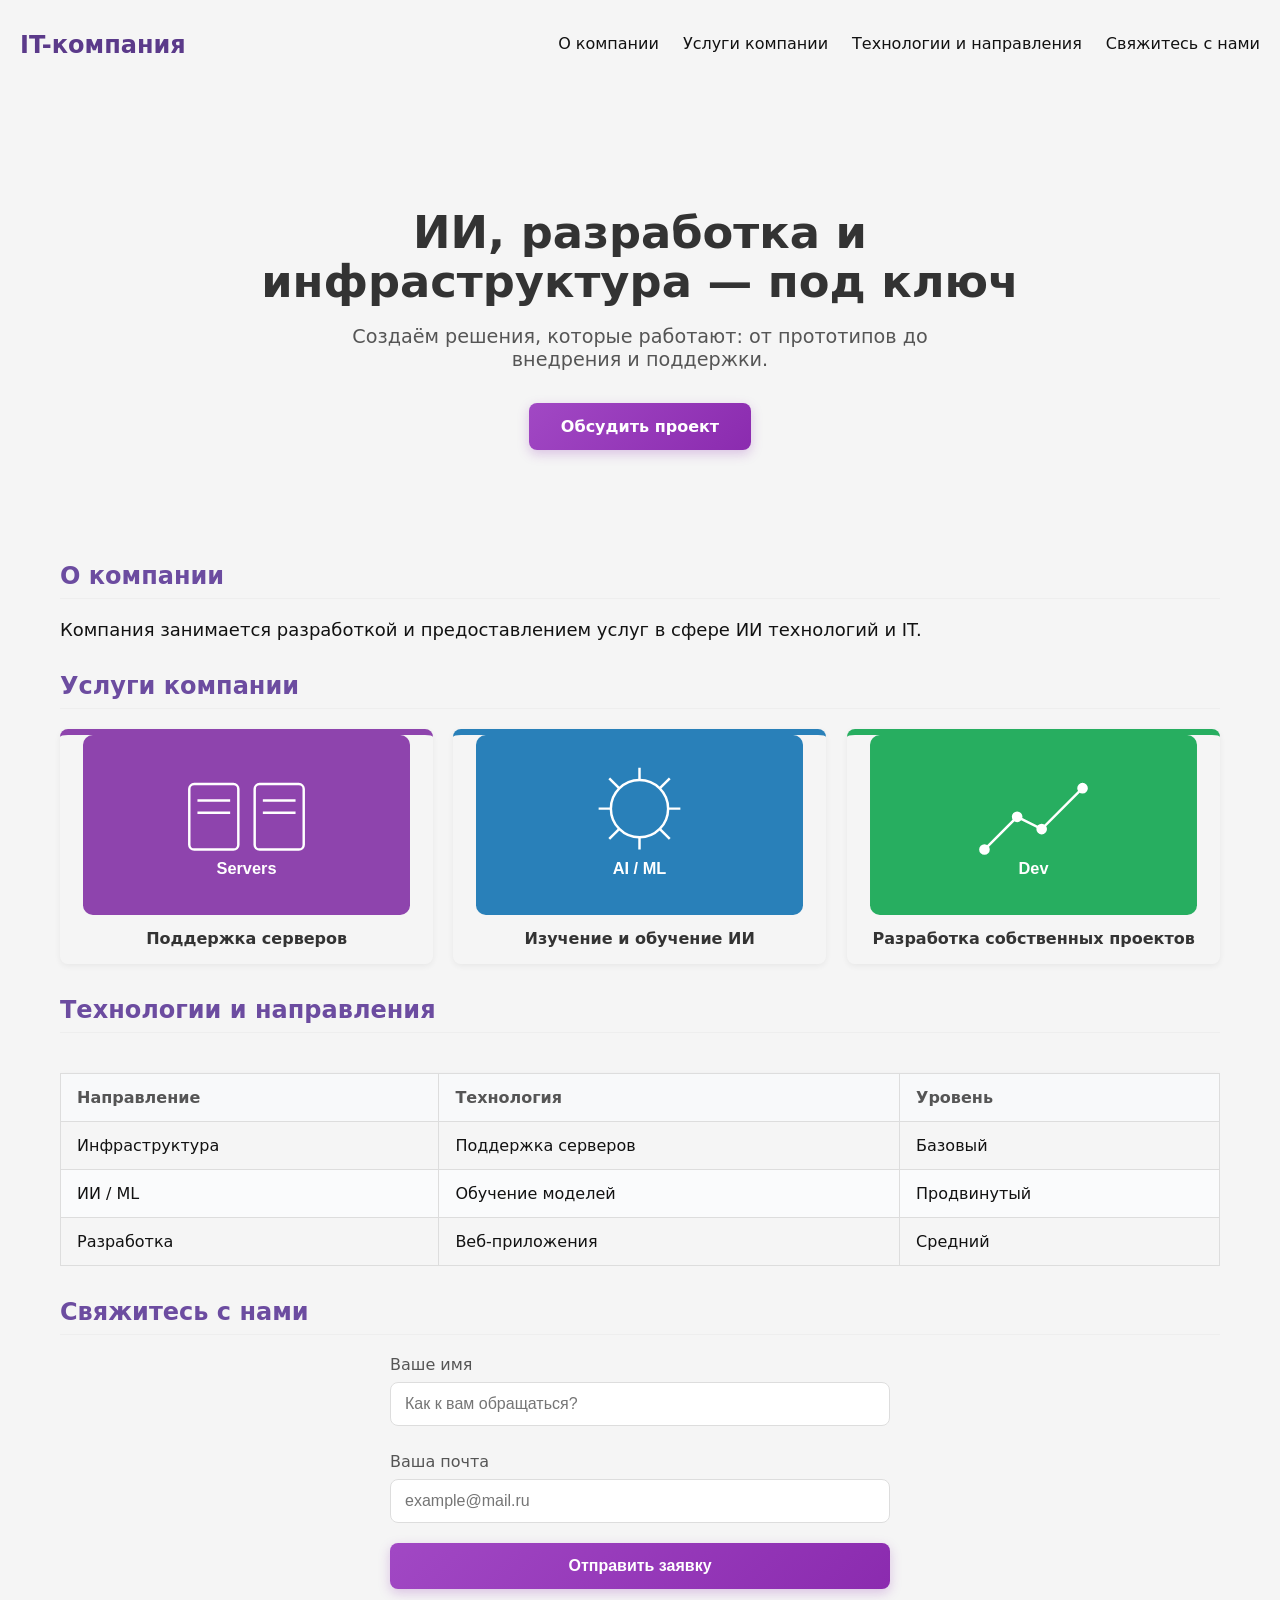
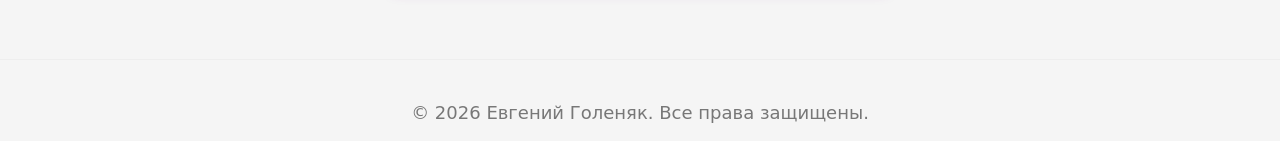
==== index.html @ 13437f00 "rename landing.html to index.html" ====
<!DOCTYPE html>
<html lang="ru">
  <head>
    <meta charset="UTF-8">
    <meta name="viewport" content="width=device-width, initial-scale=1.0">
    <title>IT-компания Евгения Голеняка: ИИ, разработка, инфраструктура</title>
    <link rel="preconnect" href="https://fonts.googleapis.com">
    <link rel="preconnect" href="https://fonts.gstatic.com" crossorigin>
    <link href="https://fonts.googleapis.com/css2?family=PT+Sans:wght@400;700&family=PT+Serif:wght@400;700&display=swap" rel="stylesheet">
    <meta name="description" content="IT-разработка и внедрение ИИ-решений. Поддержка инфраструктуры, обучение ML, создание веб-приложений. Портфолио и контакты Евгения Голеняка.">
    <meta property="og:title" content="IT-компания: ИИ и разработка — Евгений Голеняк">
    <meta property="og:description" content="Разработка, ИИ/ML и инфраструктура. Технологии, услуги, форма обратной связи.">
    <meta property="og:type" content="website">
    <link rel="icon" href="img/programmer.png">
    <link rel="stylesheet" href="css/landing_style.css">
  </head>
  <body>
    
    <header class="site-header">
      <h1 class="site-header__title">IT-компания</h1>
      <nav class="site-header__nav" aria-label="Навигация по сайту">
        <a class="site-header__link" href="#about-company">О компании</a>
        <a class="site-header__link" href="#company-services">Услуги компании</a>
        <a class="site-header__link" href="#tech-stack">Технологии и направления</a>
        <a class="site-header__link" href="#contact-form">Свяжитесь с нами</a>
      </nav>
    </header>

    <section class="hero">
      <div class="hero__container">
        <h1 class="hero__title">ИИ, разработка и инфраструктура — под ключ</h1>
        <p class="hero__subtitle">Создаём решения, которые работают: от прототипов до внедрения и поддержки.</p>
        <a href="#contact-form" class="hero__button">Обсудить проект</a>
      </div>
    </section>
    
    <main class="content-area">
      <section class="about-company" id="about-company">
        <h2 class="about-company__title">О компании</h2>
        <p class="about-company__text">Компания занимается разработкой и предоставлением услуг в сфере ИИ технологий и IT.</p>
      </section>

      <section class="company-services" id="company-services">
        <h2 class="company-services__title">Услуги компании</h2>
        <div class="company-services__grid">
          <a href="#" class="company-card company-card--servers">
            <img class="company-card__image" src="data:image/svg+xml,%3Csvg xmlns='http://www.w3.org/2000/svg' width='400' height='220' viewBox='0 0 400 220'%3E%3Crect width='400' height='220' fill='%238e44ad' rx='12'/%3E%3Cg fill='none' stroke='%23ffffff' stroke-width='3'%3E%3Crect x='130' y='60' width='60' height='80' rx='6'/%3E%3Crect x='210' y='60' width='60' height='80' rx='6'/%3E%3Cline x1='140' y1='80' x2='180' y2='80'/%3E%3Cline x1='140' y1='95' x2='180' y2='95'/%3E%3Cline x1='220' y1='80' x2='260' y2='80'/%3E%3Cline x1='220' y1='95' x2='260' y2='95'/%3E%3C/g%3E%3Ctext x='50%25' y='170' font-family='Arial,sans-serif' font-size='20' font-weight='bold' fill='%23ffffff' text-anchor='middle'%3EServers%3C/text%3E%3C/svg%3E" alt="Поддержка серверов" loading="lazy">
            <span class="company-card__title">Поддержка серверов</span>
          </a>

          <a href="#" class="company-card company-card--ai">
            <img class="company-card__image" src="data:image/svg+xml,%3Csvg xmlns='http://www.w3.org/2000/svg' width='400' height='220' viewBox='0 0 400 220'%3E%3Crect width='400' height='220' fill='%232980b9' rx='12'/%3E%3Cg fill='none' stroke='%23ffffff' stroke-width='3'%3E%3Ccircle cx='200' cy='90' r='35'/%3E%3Cline x1='200' y1='55' x2='200' y2='40'/%3E%3Cline x1='200' y1='125' x2='200' y2='140'/%3E%3Cline x1='165' y1='90' x2='150' y2='90'/%3E%3Cline x1='235' y1='90' x2='250' y2='90'/%3E%3Cline x1='175' y1='65' x2='163' y2='53'/%3E%3Cline x1='225' y1='115' x2='237' y2='127'/%3E%3Cline x1='225' y1='65' x2='237' y2='53'/%3E%3Cline x1='175' y1='115' x2='163' y2='127'/%3E%3C/g%3E%3Ctext x='50%25' y='170' font-family='Arial,sans-serif' font-size='20' font-weight='bold' fill='%23ffffff' text-anchor='middle'%3EAI / ML%3C/text%3E%3C/svg%3E" alt="Изучение и обучение ИИ" loading="lazy">
            <span class="company-card__title">Изучение и обучение ИИ</span>
          </a>

          <a href="#" class="company-card company-card--dev">
            <img class="company-card__image" src="data:image/svg+xml,%3Csvg xmlns='http://www.w3.org/2000/svg' width='400' height='220' viewBox='0 0 400 220'%3E%3Crect width='400' height='220' fill='%2327ae60' rx='12'/%3E%3Cg fill='none' stroke='%23ffffff' stroke-width='3'%3E%3Cpolyline points='140,140 180,100 210,115 260,65'/%3E%3Ccircle cx='140' cy='140' r='5' fill='%23ffffff'/%3E%3Ccircle cx='180' cy='100' r='5' fill='%23ffffff'/%3E%3Ccircle cx='210' cy='115' r='5' fill='%23ffffff'/%3E%3Ccircle cx='260' cy='65' r='5' fill='%23ffffff'/%3E%3C/g%3E%3Ctext x='50%25' y='170' font-family='Arial,sans-serif' font-size='20' font-weight='bold' fill='%23ffffff' text-anchor='middle'%3EDev%3C/text%3E%3C/svg%3E" alt="Разработка собственных проектов" loading="lazy">
            <span class="company-card__title">Разработка собственных проектов</span>
          </a>
        </div>
      </section>
      
      <section class="tech-stack" id="tech-stack">
        <h2 class="tech-stack__title">Технологии и направления</h2>
        <div class="tech-stack__wrapper">
          <table class="tech-stack__table">
            <thead>
              <tr>
                <th scope="col">Направление</th>
                <th scope="col">Технология</th>
                <th scope="col">Уровень</th>
              </tr>
            </thead>
            <tbody>
              <tr>
                <td data-label="Направление">Инфраструктура</td>
                <td data-label="Технология">Поддержка серверов</td>
                <td data-label="Уровень">Базовый</td>
              </tr>
              <tr>
                <td data-label="Направление">ИИ / ML</td>
                <td data-label="Технология">Обучение моделей</td>
                <td data-label="Уровень">Продвинутый</td>
              </tr>
              <tr>
                <td data-label="Направление">Разработка</td>
                <td data-label="Технология">Веб-приложения</td>
                <td data-label="Уровень">Средний</td>
              </tr>
            </tbody>
          </table>
        </div>
      </section>

      <section class="contact-form" id="contact-form">
        <h2 class="contact-form__title">Свяжитесь с нами</h2>
        <form class="contact-form__body">
          <div class="contact-form__group">
            <label class="contact-form__label" for="name">Ваше имя</label>
            <input class="contact-form__input" type="text" id="name" name="name" autocomplete="name" placeholder="Как к вам обращаться?" required>
            <span class="contact-form__error">Введите имя</span>
          </div>

          <div class="contact-form__group">
            <label class="contact-form__label" for="email">Ваша почта</label>
            <input class="contact-form__input" type="email" id="email" name="email" autocomplete="email" placeholder="example@mail.ru" required>
          </div>
          
          <button class="contact-form__submit" type="submit">Отправить заявку</button>
        </form>
      </section>
    </main>
      
    <footer class="site-footer">
      <p class="site-footer__copyright">&copy; 2026 Евгений Голеняк. Все права защищены.</p>
    </footer>
  </body>
</html>
---- css/landing_style.css ----
/* Плавная прокрутка */
html {
  scroll-behavior: smooth;
}

:root {
  /* Светлая тема */
  --color-bg: #f5f5f5;
  --color-text: #121212;
  --color-muted: #555;
  --color-border: #ddd;
  --color-primary: #9c27b0;
  --color-primary-dark: #8b2baf;
  --color-primary-light: #a148c4;
  --color-text-secondary: #B3B3B3;
  --color-error: #e53935;
  --color-success: #43a047;
  --radius: 8px;
  --shadow-sm: 0 2px 6px rgba(0, 0, 0, 0.06);
  --shadow-focus: 0 0 0 3px rgba(156, 39, 176, 0.15);
  --transition: 0.3s ease;
  --card-color-servers: #8e44ad;
  --card-color-ai: #2980b9;
  --card-color-dev: #27ae60;
}

/* Тёмная тема (авто по настройкам ОС) */
@media (prefers-color-scheme: dark) {
  :root {
    --color-bg: #121212;
    --color-text: #ffffff;
    --color-muted: #aaaaaa;
    --color-border: #333;
    --shadow-sm: 0 2px 6px rgba(0, 0, 0, 0.3);
    --card-color-servers: #a55bbf;
    --card-color-ai: #3f9eb6;
    --card-color-dev: #3bbf7a;
  }
}

@keyframes fadeInUp {
  from { opacity: 0; transform: translateY(20px); }
  to { opacity: 1; transform: translateY(0); }
}

@keyframes fadeInScale {
  from { opacity: 0; transform: scale(0.9); }
  to { opacity: 1; transform: scale(1); }
}

@keyframes titleGlow {
  0% { opacity: 0; transform: translateY(-15px); }
  60% { transform: translateY(2px); }
  100% { opacity: 1; transform: translateY(0); }
}

body {
  background-color: var(--color-bg);
  color: var(--color-text);
  margin: 0;
  font-family: system-ui, -apple-system, sans-serif;
}

h1 {
  text-align: center;
  color: #5b3a8a;
  font-size: 2.5rem;
  margin-bottom: 12px;
  line-height: 1.1;
}

h2 {
  color: #6c4ca0;
  border-bottom: 1px solid #eee;
  padding-bottom: 8px;
  margin-top: 32px;
  position: relative;
}

h2::after {
  content: "";
  position: absolute;
  bottom: -4px;
  left: 0;
  width: 0;
  height: 4px;
  background-color: var(--color-primary);
  transition: width 0.4s cubic-bezier(0.25, 1, 0.5, 1);
}

h2:hover::after {
  width: 100%;
}

p {
  font-size: 18px;
}

.site-header {
  width: 100%;
  margin-bottom: 24px;
  display: flex;
  justify-content: space-between;
  align-items: center;
  padding: 16px 20px;
  box-sizing: border-box;
}

.site-header__title {
  animation: titleGlow 0.8s ease both;
  font-weight: 700;
  font-size: 1.5rem;
}

.site-header__nav {
  display: flex;
  justify-content: center;
  align-items: center;
  gap: 24px;
  flex-wrap: wrap;
}

.site-header__link {
  text-decoration: none;
  color: var(--color-text);
  font-weight: 500;
}

.site-header__link:hover {
  color: #8b6bbd;
}

.hero {
  padding: 60px 20px;
  text-align: center;
}

.hero__container {
  max-width: 800px;
  margin: 0 auto;
}

.hero__title {
  font-size: 2.8rem;
  line-height: 1.1;
  margin-bottom: 16px;
  color: #333;
}

.hero__subtitle {
  font-size: 1.2rem;
  color: var(--color-muted);
  margin-bottom: 32px;
  max-width: 600px;
  margin-left: auto;
  margin-right: auto;
}

.hero__button {
  display: inline-block;
  padding: 14px 32px;
  background-image: linear-gradient(135deg, var(--color-primary-light) 0%, var(--color-primary-dark) 100%);
  color: white;
  text-decoration: none;
  border-radius: var(--radius);
  font-weight: 600;
  font-size: 1rem;
  transition: all var(--transition);
  box-shadow: 0 4px 12px rgba(139, 43, 175, 0.25);
}

.hero__button:hover {
  transform: translateY(-2px);
  box-shadow: 0 6px 16px rgba(139, 43, 175, 0.35);
  filter: brightness(1.05);
}

.hero__button:active {
  transform: translateY(2px);
  box-shadow: 0 2px 6px rgba(139, 43, 175, 0.2);
  filter: brightness(0.92);
}

.content-area {
  box-sizing: border-box;
  padding: 20px;
  max-width: 1200px;
  margin: 0 auto;
}

.about-company__text {
  font-size: 18px;
}

.about-company {
  animation: fadeInUp 0.8s ease both;
}

.company-services {
  animation: fadeInUp 0.8s ease 0.15s both;
}

.company-services__grid {
  display: grid;
  grid-template-columns: repeat(auto-fit, minmax(240px, 1fr));
  gap: 20px;
  margin-top: 20px;
}

.company-card:nth-child(2) { animation-delay: 0.1s; }
.company-card:nth-child(3) { animation-delay: 0.2s; }

.company-card {
  text-decoration: none;
  color: inherit;
  display: block;
  border-radius: 8px;
  overflow: hidden;
  box-shadow: var(--shadow-sm);
  transition: transform 0.3s ease, box-shadow 0.3s ease;
  animation: fadeInScale 0.5s ease both;
}

.company-card--servers { border-top: 6px solid var(--card-color-servers); }
.company-card--ai { border-top: 6px solid var(--card-color-ai); }
.company-card--dev { border-top: 6px solid var(--card-color-dev); }

.company-card:hover {
  transform: translateY(-6px);
  box-shadow: 0 12px 24px rgba(0, 0, 0, 0.15);
}

.company-card__image {
  width: 100%;
  height: 180px;
  display: block;
}

.company-card__title {
  display: block;
  padding: 14px;
  text-align: center;
  font-weight: 600;
  color: #333;
  line-height: 1.3;
}

.tech-stack__wrapper {
  overflow-x: auto;
}

.tech-stack {
  animation: fadeInUp 0.8s ease 0.3s both;
}

.tech-stack__table {
  width: 100%;
  border-collapse: collapse;
  margin-top: 20px;
  box-shadow: var(--shadow-sm);
}

.tech-stack__table th,
.tech-stack__table td {
  border: 1px solid var(--color-border);
  padding: 14px 16px;
  text-align: left;
}

.tech-stack__table th {
  background-color: #f8f9fa;
  font-weight: 600;
  color: #555;
}

.tech-stack__table tr:nth-child(even) {
  background-color: #fafbfc;
}

.tech-stack__table tr:hover {
  background-color: #fff8e1;
}

/* Стили для тёмной темы: таблица */
@media (prefers-color-scheme: dark) {
  .tech-stack__table th,
  .tech-stack__table td {
    border-color: var(--color-border);
    background-color: transparent;
  }

  tbody tr:nth-child(even) {
    background-color: #1a1a1a !important;
  }

  .tech-stack__table tr:hover {
    background-color: #2a2a2a !important;
  }

  .tech-stack__table th {
    background-color: #1e1e1e;
    color: #e0e0e0;
  }
}

.contact-form__body {
  max-width: 500px;
  margin: 0 auto;
}

.contact-form {
  animation: fadeInUp 0.8s ease 0.45s both;
}

.contact-form__group {
  margin-bottom: 20px;
}

.contact-form__label {
  display: block;
  margin-bottom: 8px;
  color: var(--color-muted);
  font-weight: 500;
}

.contact-form__input {
  width: 100%;
  padding: 12px 14px;
  border: 1px solid var(--color-border);
  border-radius: var(--radius);
  background: #fff;
  color: var(--color-text);
  font-size: 16px;
  box-sizing: border-box;
  transition: border-color var(--transition), box-shadow var(--transition);
}

/* Стили для тёмной темы: форма */
@media (prefers-color-scheme: dark) {
  .contact-form__input {
    background-color: #1e1e1e;
    border-color: #333;
    color: #e0e0e0;
  }

  .contact-form__input:focus {
    border-color: var(--color-primary);
    box-shadow: 0 0 0 3px rgba(156, 39, 176, 0.2);
  }
}

.contact-form__input:focus {
  outline: none;
  border-color: var(--color-primary);
  box-shadow: var(--shadow-focus);
}

.contact-form__input:valid:not(:placeholder-shown) {
  border-color: var(--color-success);
  box-shadow: 0 0 0 3px rgba(67, 160, 71, 0.12);
}

.contact-form__input:invalid:not(:placeholder-shown) {
  border-color: var(--color-error);
  box-shadow: 0 0 0 3px rgba(229, 57, 53, 0.12);
}

.contact-form__error {
  display: block;
  margin-top: 6px;
  font-size: 13px;
  color: var(--color-error);
  max-height: 0;
  overflow: hidden;
  opacity: 0;
  transition: max-height var(--transition), opacity var(--transition);
}

.contact-form__input:invalid:not(:placeholder-shown) + .contact-form__error {
  max-height: 20px;
  opacity: 1;
}

.contact-form__submit {
  width: 100%;
  padding: 14px;
  background-image: linear-gradient(135deg, var(--color-primary-light) 0%, var(--color-primary-dark) 100%);
  color: white;
  border: none;
  border-radius: var(--radius);
  font-size: 16px;
  font-weight: 600;
  cursor: pointer;
  transition: all var(--transition);
  box-shadow: 0 4px 12px rgba(139, 43, 175, 0.25);
}

.contact-form__submit:hover {
  transform: translateY(-2px);
  box-shadow: 0 6px 16px rgba(139, 43, 175, 0.35);
  filter: brightness(1.05);
}

.contact-form__submit:active {
  transform: translateY(2px);
  box-shadow: 0 2px 6px rgba(139, 43, 175, 0.2);
  filter: brightness(0.92);
}

.site-footer {
  margin-top: 50px;
  padding-top: 24px;
  border-top: 1px solid #eee;
  color: #777;
  font-size: 0.95rem;
  text-align: center;
}

@media (max-width: 768px) {
  .content-area {
    padding: 16px;
  }

  .site-header {
    flex-direction: column;
    gap: 16px;
    text-align: center;
  }
}

@media (max-width: 600px) {
  .tech-stack__table thead {
    display: none;
  }

  .tech-stack__table tr {
    display: block;
    margin-bottom: 16px;
    border: 1px solid var(--color-border);
    border-radius: 8px;
    padding: 14px 16px;
    background-color: var(--color-bg);
    color: var(--color-text);
    box-shadow: 0 2px 6px rgba(0, 0, 0, 0.1);
  }

  .tech-stack__table td {
    display: flex;
    justify-content: space-between;
    align-items: center;
    border: none;
    padding: 8px 0;
    font-size: 15px;
    position: relative;
  }

  .tech-stack__table td::before {
    content: attr(data-label);
    color: #8951be;
    font-weight: 600;
    text-transform: uppercase;
    font-size: 11px;
    letter-spacing: 0.8px;
    margin-right: 12px;
    flex-shrink: 0;
  }
}

@media (max-width: 480px) {
  .content-area {
    padding: 12px;
  }

  h1 {
    font-size: 1.8rem;
    line-height: 1.2;
    margin-bottom: 16px;
  }

  h2 {
    margin-top: 24px;
    font-size: 1.4rem;
  }

  p {
    font-size: 16px;
  }
}

@media (prefers-color-scheme: dark) {
  .hero__title {
    color: #ffffff;
  }
}
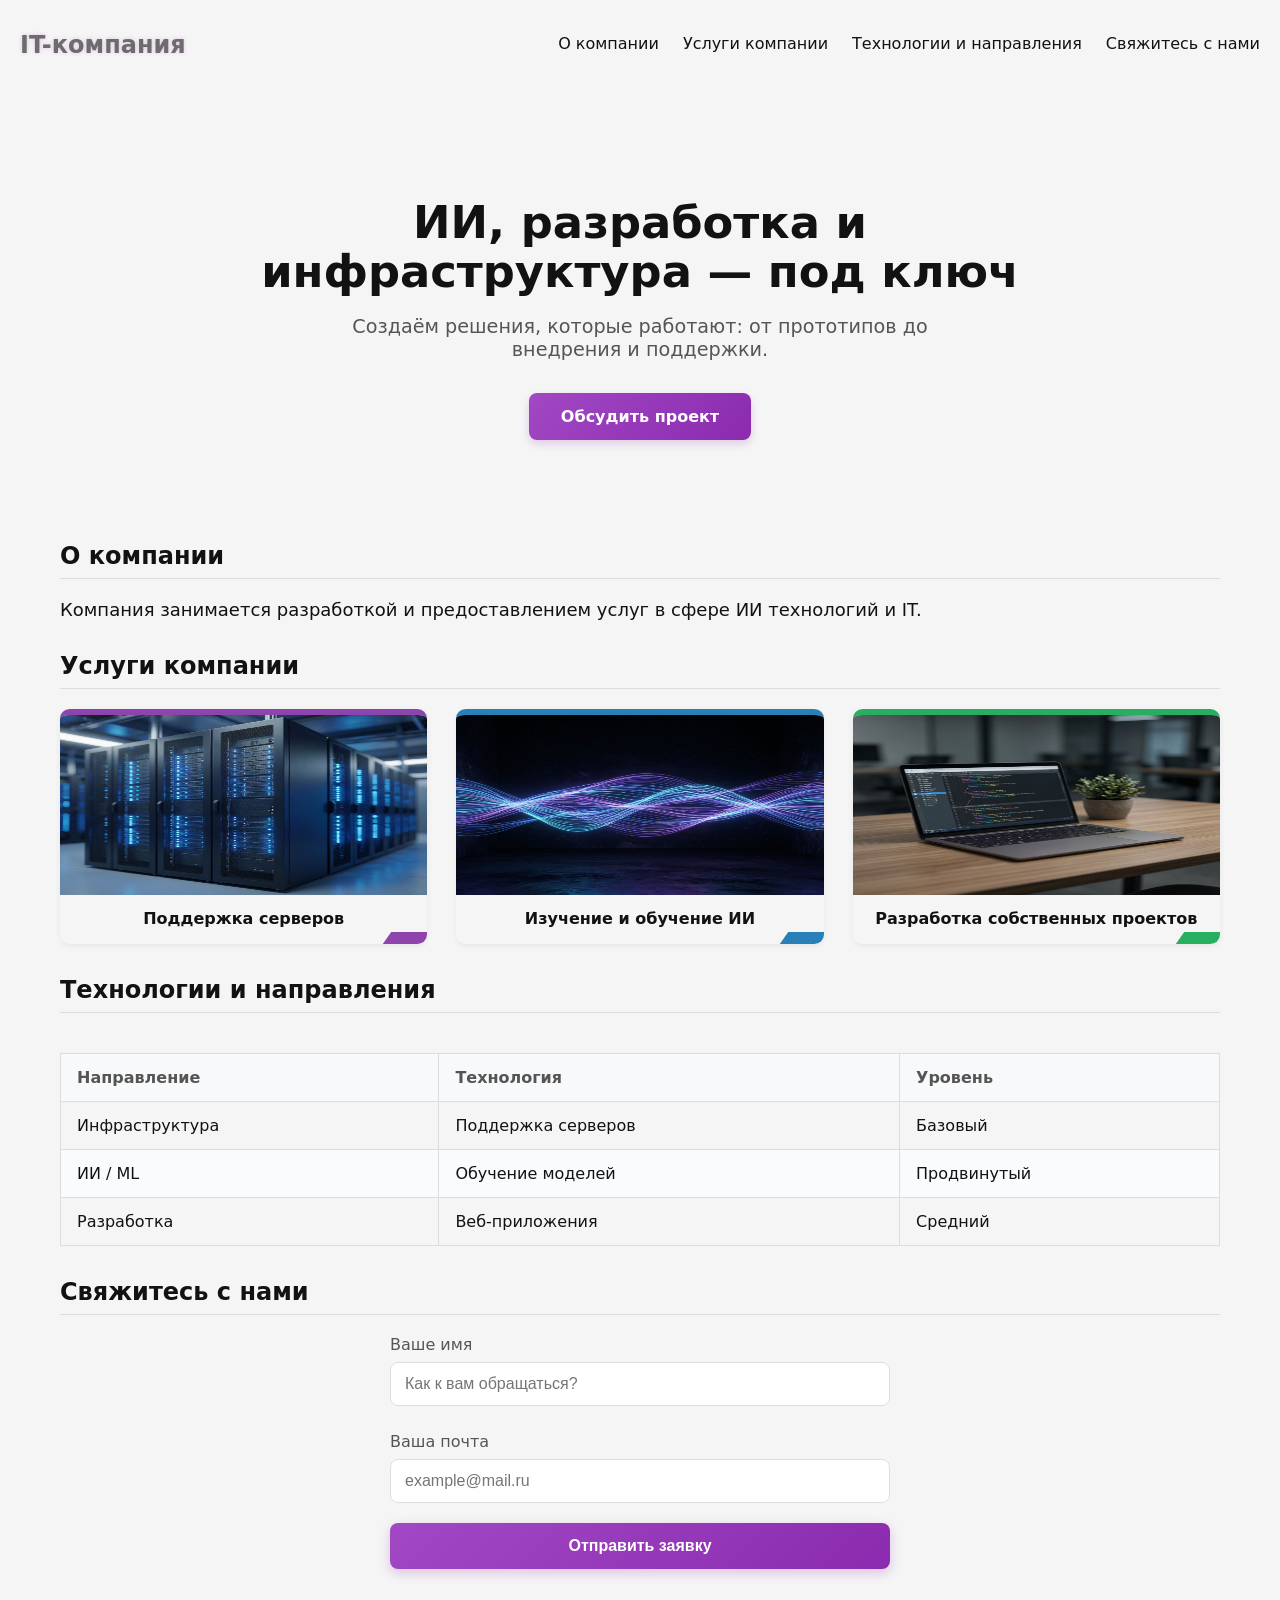
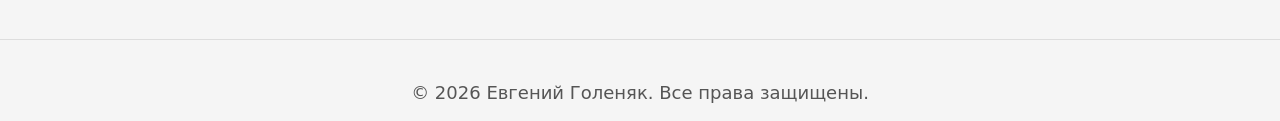
==== commit 82696a48: "feat: реализовал тёмную тему на SCSS; внедрил модульную систему (@use), миксины и префиксные перемен" ====
--- a/index.html
+++ b/index.html
@@ -12,7 +12,7 @@
     <meta property="og:description" content="Разработка, ИИ/ML и инфраструктура. Технологии, услуги, форма обратной связи.">
     <meta property="og:type" content="website">
     <link rel="icon" href="img/programmer.png">
-    <link rel="stylesheet" href="css/landing_style.css">
+    <link rel="stylesheet" href="styles/main.css">
   </head>
   <body>
     
@@ -44,17 +44,17 @@
         <h2 class="company-services__title">Услуги компании</h2>
         <div class="company-services__grid">
           <a href="#" class="company-card company-card--servers">
-            <img class="company-card__image" src="data:image/svg+xml,%3Csvg xmlns='http://www.w3.org/2000/svg' width='400' height='220' viewBox='0 0 400 220'%3E%3Crect width='400' height='220' fill='%238e44ad' rx='12'/%3E%3Cg fill='none' stroke='%23ffffff' stroke-width='3'%3E%3Crect x='130' y='60' width='60' height='80' rx='6'/%3E%3Crect x='210' y='60' width='60' height='80' rx='6'/%3E%3Cline x1='140' y1='80' x2='180' y2='80'/%3E%3Cline x1='140' y1='95' x2='180' y2='95'/%3E%3Cline x1='220' y1='80' x2='260' y2='80'/%3E%3Cline x1='220' y1='95' x2='260' y2='95'/%3E%3C/g%3E%3Ctext x='50%25' y='170' font-family='Arial,sans-serif' font-size='20' font-weight='bold' fill='%23ffffff' text-anchor='middle'%3EServers%3C/text%3E%3C/svg%3E" alt="Поддержка серверов" loading="lazy">
+            <img class="company-card__image" src="img/servers.jpg" alt="Поддержка серверов" loading="lazy">
             <span class="company-card__title">Поддержка серверов</span>
           </a>
 
           <a href="#" class="company-card company-card--ai">
-            <img class="company-card__image" src="data:image/svg+xml,%3Csvg xmlns='http://www.w3.org/2000/svg' width='400' height='220' viewBox='0 0 400 220'%3E%3Crect width='400' height='220' fill='%232980b9' rx='12'/%3E%3Cg fill='none' stroke='%23ffffff' stroke-width='3'%3E%3Ccircle cx='200' cy='90' r='35'/%3E%3Cline x1='200' y1='55' x2='200' y2='40'/%3E%3Cline x1='200' y1='125' x2='200' y2='140'/%3E%3Cline x1='165' y1='90' x2='150' y2='90'/%3E%3Cline x1='235' y1='90' x2='250' y2='90'/%3E%3Cline x1='175' y1='65' x2='163' y2='53'/%3E%3Cline x1='225' y1='115' x2='237' y2='127'/%3E%3Cline x1='225' y1='65' x2='237' y2='53'/%3E%3Cline x1='175' y1='115' x2='163' y2='127'/%3E%3C/g%3E%3Ctext x='50%25' y='170' font-family='Arial,sans-serif' font-size='20' font-weight='bold' fill='%23ffffff' text-anchor='middle'%3EAI / ML%3C/text%3E%3C/svg%3E" alt="Изучение и обучение ИИ" loading="lazy">
+            <img class="company-card__image" src="img/al_ml.jpg" alt="Изучение и обучение ИИ" loading="lazy">
             <span class="company-card__title">Изучение и обучение ИИ</span>
           </a>
 
           <a href="#" class="company-card company-card--dev">
-            <img class="company-card__image" src="data:image/svg+xml,%3Csvg xmlns='http://www.w3.org/2000/svg' width='400' height='220' viewBox='0 0 400 220'%3E%3Crect width='400' height='220' fill='%2327ae60' rx='12'/%3E%3Cg fill='none' stroke='%23ffffff' stroke-width='3'%3E%3Cpolyline points='140,140 180,100 210,115 260,65'/%3E%3Ccircle cx='140' cy='140' r='5' fill='%23ffffff'/%3E%3Ccircle cx='180' cy='100' r='5' fill='%23ffffff'/%3E%3Ccircle cx='210' cy='115' r='5' fill='%23ffffff'/%3E%3Ccircle cx='260' cy='65' r='5' fill='%23ffffff'/%3E%3C/g%3E%3Ctext x='50%25' y='170' font-family='Arial,sans-serif' font-size='20' font-weight='bold' fill='%23ffffff' text-anchor='middle'%3EDev%3C/text%3E%3C/svg%3E" alt="Разработка собственных проектов" loading="lazy">
+            <img class="company-card__image" src="img/dev.jpg" alt="Разработка собственных проектов" loading="lazy">
             <span class="company-card__title">Разработка собственных проектов</span>
           </a>
         </div>
--- a/styles/main.css
+++ b/styles/main.css
@@ -0,0 +1,531 @@
+@charset "UTF-8";
+:root {
+  --color-bg: #121212;
+  --color-text: #ffffff;
+  --color-muted: #aaaaaa;
+  --color-border: #333;
+  --color-primary: #ba68c8;
+  --color-primary-dark: #9c27b0;
+  --color-primary-light: #d185ff;
+  --color-error: #ef5350;
+  --color-success: #66bb6a;
+  --shadow-sm: 0 2px 6px rgba(0, 0, 0, 0.3);
+  --shadow-focus: 0 0 0 3px rgba(186, 104, 200, 0.3);
+  --card-color-servers: #a556c0;
+  --card-color-ai: #4e9ed6;
+  --card-color-dev: #39cc7d;
+}
+
+html {
+  scroll-behavior: smooth;
+}
+
+html, body {
+  overflow-x: hidden;
+  width: 100%;
+}
+
+body {
+  background-color: #f5f5f5;
+  color: #121212;
+  margin: 0;
+  font-family: system-ui, -apple-system, sans-serif;
+}
+
+@keyframes titleGlow {
+  0% {
+    opacity: 0.6;
+    text-shadow: 0 0 4px rgba(156, 39, 176, 0.4);
+  }
+  50% {
+    opacity: 1;
+    text-shadow: 0 0 8px rgba(156, 39, 176, 0.7);
+  }
+  100% {
+    opacity: 0.6;
+    text-shadow: 0 0 4px rgba(156, 39, 176, 0.4);
+  }
+}
+@keyframes fadeInUp {
+  from {
+    opacity: 0;
+    transform: translateY(24px);
+  }
+  to {
+    opacity: 1;
+    transform: translateY(0);
+  }
+}
+h1, h2, .hero__title {
+  color: #121212;
+}
+
+h1 {
+  text-align: center;
+  font-size: 2.5rem;
+  margin-bottom: 12px;
+  line-height: 1.1;
+}
+
+h2 {
+  border-bottom: 1px solid #ddd; /* Исправлено: была жёсткая #eee */
+  padding-bottom: 8px;
+  margin-top: 32px;
+  position: relative;
+}
+h2::after {
+  content: "";
+  position: absolute;
+  bottom: -4px;
+  left: 0;
+  width: 0;
+  height: 4px;
+  background-color: #9c27b0;
+  transition: width 0.4s cubic-bezier(0.25, 1, 0.5, 1);
+}
+h2:hover::after {
+  width: 100%;
+}
+
+p {
+  font-size: 18px;
+}
+
+.site-header {
+  width: 100%;
+  margin-bottom: 24px;
+  display: flex;
+  justify-content: space-between;
+  align-items: center;
+  padding: 16px 20px;
+  box-sizing: border-box;
+}
+
+.site-header__title {
+  animation: titleGlow 0.8s ease both;
+  font-weight: 700;
+  font-size: 1.5rem;
+}
+
+.site-header__nav {
+  display: flex;
+  justify-content: center;
+  align-items: center;
+  gap: 24px;
+  flex-wrap: wrap;
+}
+
+.site-header__link {
+  text-decoration: none;
+  color: #121212;
+  font-weight: 500;
+}
+.site-header__link:hover {
+  opacity: 0.8;
+}
+
+.hero {
+  padding: calc(2rem + 2vh) 20px;
+  text-align: center;
+}
+
+.hero__container {
+  max-width: 800px;
+  margin: 0 auto;
+}
+
+.hero__title {
+  font-size: 2.8rem;
+  line-height: 1.1;
+  margin-bottom: 16px;
+  color: #121212; /* Исправлено: было $color-text */
+}
+
+.hero__subtitle {
+  font-size: 1.2rem;
+  color: #555;
+  margin-bottom: 32px;
+  max-width: 600px;
+  margin-left: auto;
+  margin-right: auto;
+}
+
+.hero__button {
+  display: inline-block;
+  padding: 14px 32px;
+  background-image: linear-gradient(135deg, #a148c4 0%, #8b2baf 100%);
+  color: white;
+  text-decoration: none;
+  border-radius: 8px;
+  font-weight: 600;
+  font-size: 1rem;
+  transition: all 0.3s ease;
+  box-shadow: 0 4px 8px rgba(139, 43, 175, 0.2);
+}
+.hero__button:hover {
+  transform: translateY(-2px);
+  box-shadow: 0 6px 12px rgba(139, 43, 175, 0.2);
+  filter: brightness(1.05);
+}
+
+.content-area {
+  box-sizing: border-box;
+  padding: 20px;
+  max-width: 1200px;
+  margin: 0 auto;
+}
+
+.about-company__text {
+  font-size: 18px;
+}
+
+.company-services__grid {
+  display: grid;
+  grid-template-columns: repeat(auto-fit, minmax(240px, 1fr));
+  gap: calc(1rem + 1vw);
+  margin-top: 20px;
+}
+
+.company-card {
+  text-decoration: none;
+  color: inherit;
+  display: block;
+  border-radius: calc(8px * 1.2);
+  position: relative;
+  overflow: hidden;
+  box-shadow: 0 2px 6px rgba(0, 0, 0, 0.06);
+  transition: transform 0.3s ease, box-shadow 0.3s ease;
+  animation: fadeInUp 0.8s ease-out forwards;
+}
+.company-card::after {
+  content: "";
+  position: absolute;
+  bottom: 0;
+  right: 0;
+  width: 40px;
+  height: 12px;
+  background: #8e44ad;
+  transform: skewX(-35deg);
+  z-index: 2;
+  transition: transform 0.3s ease, background 0.3s ease;
+  pointer-events: none;
+}
+.company-card:hover::after {
+  transform: skewX(-35deg) translateX(6px);
+}
+.company-card:hover {
+  transform: translateY(-12px) scale(1.03) !important;
+  box-shadow: 0 20px 30px rgba(0, 0, 0, 0.18);
+}
+.company-card--servers::after {
+  background-color: #8e44ad;
+}
+.company-card--ai::after {
+  background-color: #2980b9;
+}
+.company-card--dev::after {
+  background-color: #27ae60;
+}
+.company-card--servers {
+  border-top: 6px solid #8e44ad;
+}
+.company-card--ai {
+  border-top: 6px solid #2980b9;
+}
+.company-card--dev {
+  border-top: 6px solid #27ae60;
+}
+
+.company-card:nth-child(1) {
+  animation-delay: 0.05s;
+}
+
+.company-card:nth-child(2) {
+  animation-delay: 0.2s;
+}
+
+.company-card:nth-child(3) {
+  animation-delay: 0.35s;
+}
+
+.company-card__image {
+  width: 100%;
+  height: 180px;
+  display: block;
+}
+
+.company-card__title {
+  display: block;
+  padding: 14px;
+  text-align: center;
+  font-weight: 600;
+  color: #121212; /* Исправлено: было $color-text */
+  line-height: 1.3;
+}
+
+.tech-stack__wrapper {
+  overflow-x: auto;
+}
+
+.tech-stack {
+  animation: fadeInUp 0.8s ease 0.3s both;
+}
+
+.tech-stack__table {
+  width: 100%;
+  border-collapse: collapse;
+  margin-top: 20px;
+  box-shadow: 0 2px 6px rgba(0, 0, 0, 0.06); /* Исправлено: было $shadow-sm */
+}
+.tech-stack__table th, .tech-stack__table td {
+  border: 1px solid #ddd; /* Исправлено: было $color-border */
+  padding: 14px 16px;
+  text-align: left;
+}
+.tech-stack__table th {
+  background-color: #f8f9fa;
+  font-weight: 600;
+  color: #555;
+}
+.tech-stack__table tr:nth-child(even) {
+  background-color: #fafbfc;
+}
+.tech-stack__table tr:hover {
+  background-color: #fff8e1;
+}
+
+.contact-form__body {
+  max-width: 500px;
+  margin: 0 auto;
+}
+
+.contact-form {
+  animation: fadeInUp 0.8s ease 0.45s both;
+}
+
+.contact-form__group {
+  margin-bottom: 20px;
+}
+
+.contact-form__label {
+  display: block;
+  margin-bottom: 8px;
+  color: #555;
+  font-weight: 500;
+}
+
+.contact-form__input {
+  width: 100%;
+  padding: 12px 14px;
+  border: 1px solid #ddd;
+  border-radius: 8px;
+  background: #fff;
+  color: #121212;
+  font-size: 16px;
+  box-sizing: border-box;
+  transition: border-color 0.3s ease, box-shadow 0.3s ease;
+}
+.contact-form__input:focus {
+  outline: none;
+  border-color: #9c27b0;
+  box-shadow: 0 0 0 3px rgba(156, 39, 176, 0.15);
+}
+.contact-form__input:valid:not(:-moz-placeholder) {
+  border-color: #43a047;
+  box-shadow: 0 0 0 3px rgba(67, 160, 71, 0.12);
+}
+.contact-form__input:valid:not(:placeholder-shown) {
+  border-color: #43a047;
+  box-shadow: 0 0 0 3px rgba(67, 160, 71, 0.12);
+}
+.contact-form__input:invalid:not(:-moz-placeholder) + .contact-form__error {
+  max-height: 20px;
+  opacity: 1;
+}
+.contact-form__input:invalid:not(:placeholder-shown) + .contact-form__error {
+  max-height: 20px;
+  opacity: 1;
+}
+
+.contact-form__error {
+  display: block;
+  margin-top: 6px;
+  font-size: 13px;
+  color: #e53935;
+  max-height: 0;
+  overflow: hidden;
+  opacity: 0;
+  transition: max-height 0.3s ease, opacity 0.3s ease;
+}
+
+.contact-form__submit {
+  width: 100%;
+  padding: 14px;
+  background-image: linear-gradient(135deg, #a148c4 0%, #8b2baf 100%);
+  color: white;
+  border: none;
+  border-radius: 8px;
+  font-size: 16px;
+  font-weight: 600;
+  cursor: pointer;
+  transition: all 0.3s ease;
+  box-shadow: 0 4px 12px rgba(139, 43, 175, 0.25);
+}
+.contact-form__submit:hover {
+  transform: translateY(-2px);
+  box-shadow: 0 6px 16px rgba(139, 43, 175, 0.35);
+  filter: brightness(1.05);
+}
+.contact-form__submit:active {
+  transform: translateY(2px);
+  box-shadow: 0 2px 6px rgba(139, 43, 175, 0.2);
+  filter: brightness(0.92);
+}
+
+.site-footer {
+  margin-top: 50px;
+  padding-top: 24px;
+  border-top: 1px solid #ddd; /* Исправлено: было #eee */
+  color: #555; /* Исправлено: было #777 */
+  font-size: 0.95rem;
+  text-align: center;
+}
+
+@media (prefers-color-scheme: dark) {
+  body {
+    background-color: #121212;
+    color: #ffffff;
+  }
+  h1, h2, .hero__title, .site-header, .company-card__title, .content-area h2 {
+    color: #ffffff;
+  }
+  .content-area h2::after {
+    background-color: #ba68c8; /* Цвет полоски под заголовком для тёмной темы */
+  }
+  .site-header {
+    background-color: var(--color-bg);
+    border-bottom: 1px solid var(--color-border);
+  }
+  .site-header__title,
+  .site-header__link {
+    color: var(--color-text) !important;
+    -webkit-text-fill-color: var(--color-text) !important;
+  }
+  .site-header__link:hover {
+    opacity: 0.8;
+    color: var(--color-primary) !important;
+  }
+  /* Таблица */
+  .tech-stack__table th,
+  .tech-stack__table td {
+    border-color: #333;
+  }
+  .tech-stack__table th {
+    background-color: #1e1e1e;
+    color: #aaaaaa;
+  }
+  tbody tr:nth-child(even) {
+    background-color: #1a1a1a !important;
+  }
+  .tech-stack__table tr:hover {
+    background-color: #2a2a2a !important;
+  }
+  /* Форма */
+  .contact-form__input {
+    background-color: #1e1e1e;
+    border-color: #333;
+    color: #e0e0e0;
+  }
+  .contact-form__input:focus {
+    border-color: #ba68c8;
+    box-shadow: 0 0 0 3px rgba(186, 104, 200, 0.2);
+  }
+}
+@media (max-width: 768px) {
+  .content-area {
+    padding: 16px;
+    box-sizing: border-box;
+  }
+  .site-header {
+    flex-direction: column;
+    gap: 16px;
+    text-align: center;
+  }
+  .company-services__grid {
+    display: flex;
+    flex-direction: column;
+    align-items: stretch;
+    padding: 0;
+    width: 100%;
+    box-sizing: border-box;
+  }
+  .company-card {
+    width: 100%;
+    max-width: 100%;
+    margin: 0 auto 20px;
+    box-sizing: border-box;
+  }
+  .company-card:hover {
+    transform: translateY(-8px);
+  }
+  .company-card:nth-child(1) {
+    animation-delay: 0.05s;
+  }
+  .company-card:nth-child(2) {
+    animation-delay: 0.2s;
+  }
+  .company-card:nth-child(3) {
+    animation-delay: 0.35s;
+  }
+}
+@media (max-width: 600px) {
+  .tech-stack__table thead {
+    display: none;
+  }
+  .tech-stack__table tr {
+    display: block;
+    margin-bottom: 16px;
+    border: 1px solid #333;
+    border-radius: 8px;
+    padding: 14px 16px;
+    background-color: #1e1e1e !important;
+    color: #e0e0e0 !important;
+    box-shadow: 0 2px 6px rgba(0, 0, 0, 0.1);
+  }
+  .tech-stack__table td {
+    display: flex;
+    justify-content: space-between;
+    align-items: center;
+    border: none;
+    padding: 8px 0;
+    font-size: 15px;
+    position: relative;
+  }
+  .tech-stack__table td::before {
+    content: attr(data-label);
+    color: #8951be;
+    font-weight: 600;
+    text-transform: uppercase;
+    font-size: 11px;
+    letter-spacing: 0.8px;
+    margin-right: 12px;
+    flex-shrink: 0;
+  }
+}
+@media (max-width: 480px) {
+  .content-area {
+    padding: 12px;
+  }
+  h1 {
+    font-size: 1.8rem;
+    line-height: 1.2;
+    margin-bottom: 16px;
+  }
+  h2 {
+    margin-top: 24px;
+    font-size: 1.4rem;
+  }
+  p {
+    font-size: 16px;
+  }
+}/*# sourceMappingURL=main.css.map */
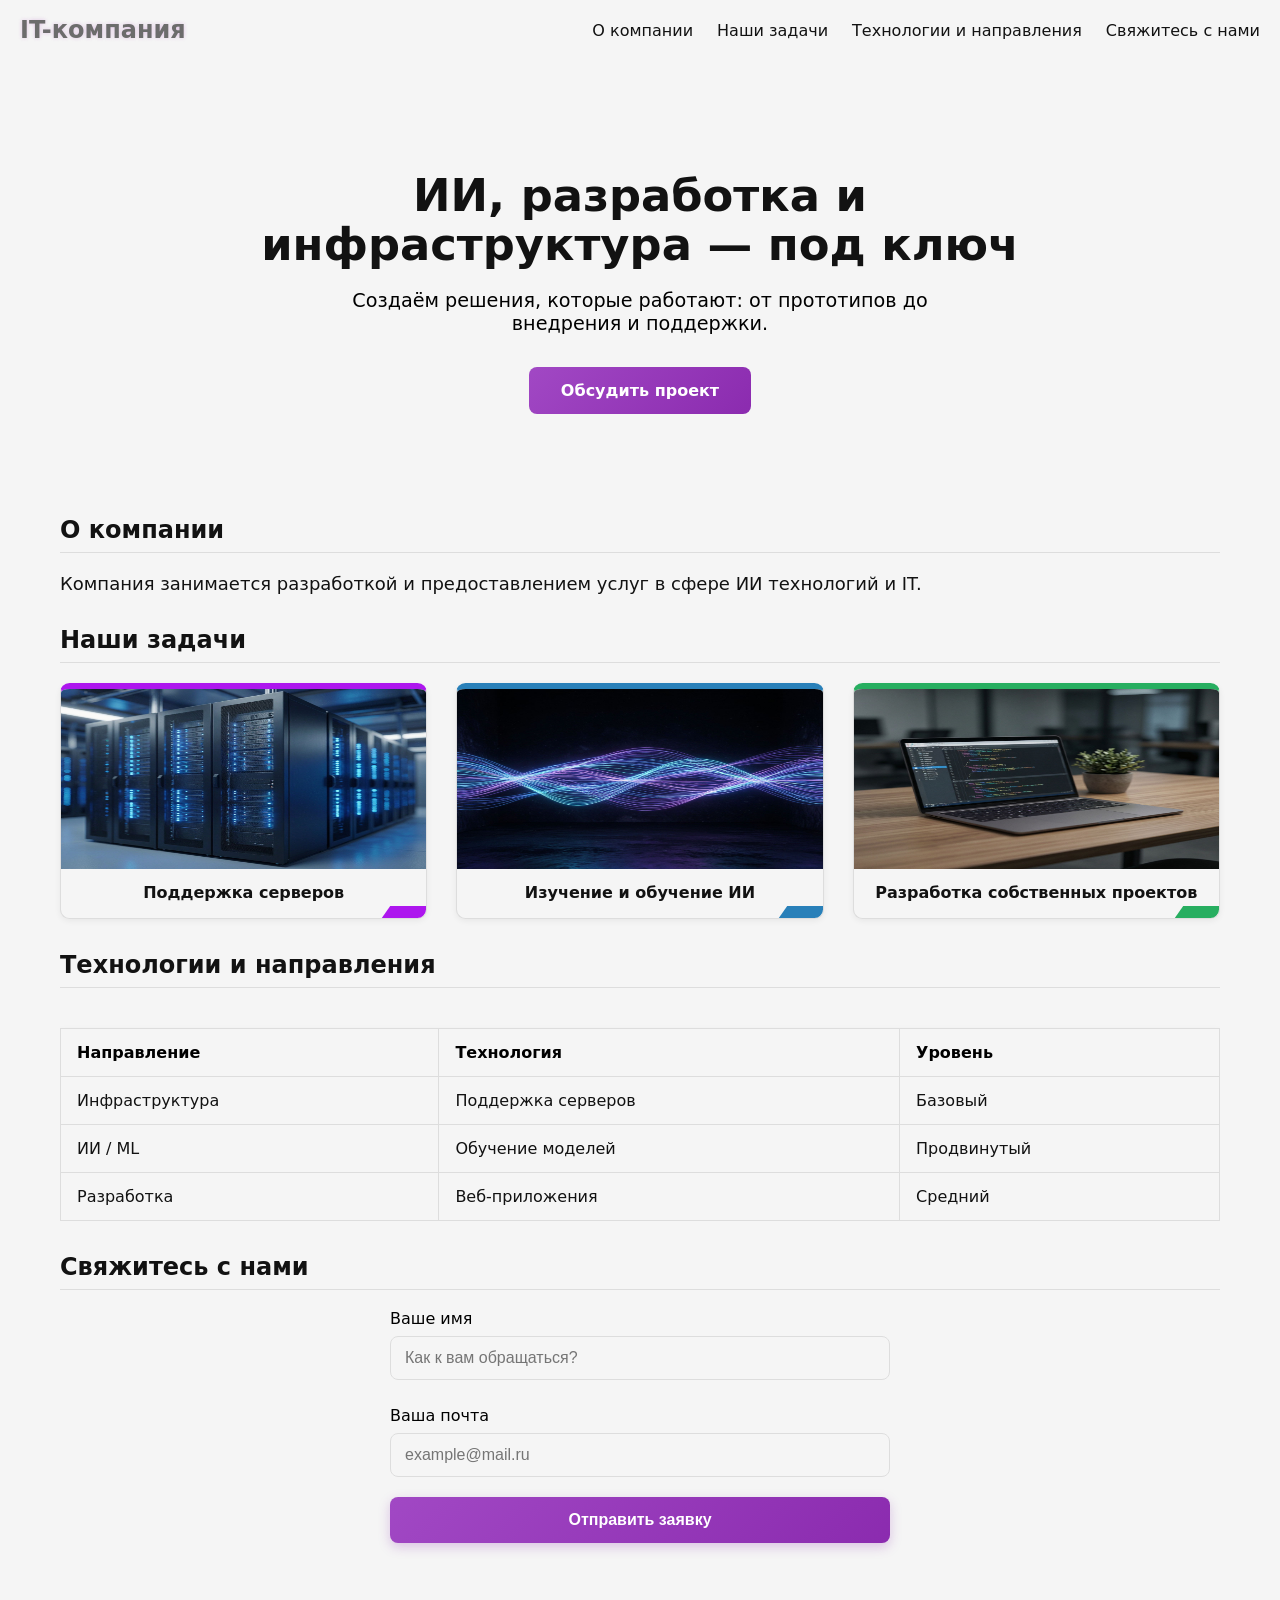
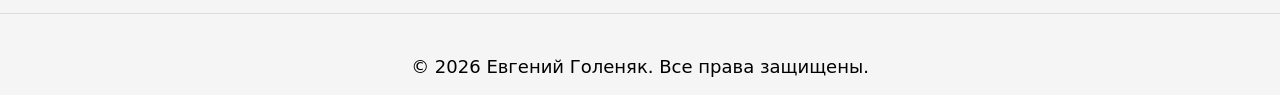
==== commit 250268a8: "feat(services): complete services section with Container Queries, animations, and semantic HTML" ====
--- a/index.html
+++ b/index.html
@@ -17,10 +17,10 @@
   <body>
     
     <header class="site-header">
-      <h1 class="site-header__title">IT-компания</h1>
+      <div class="site-header__title">IT-компания</div>
       <nav class="site-header__nav" aria-label="Навигация по сайту">
         <a class="site-header__link" href="#about-company">О компании</a>
-        <a class="site-header__link" href="#company-services">Услуги компании</a>
+        <a class="site-header__link" href="#company-services">Наши задачи</a>
         <a class="site-header__link" href="#tech-stack">Технологии и направления</a>
         <a class="site-header__link" href="#contact-form">Свяжитесь с нами</a>
       </nav>
@@ -41,23 +41,25 @@
       </section>
 
       <section class="company-services" id="company-services">
-        <h2 class="company-services__title">Услуги компании</h2>
-        <div class="company-services__grid">
-          <a href="#" class="company-card company-card--servers">
-            <img class="company-card__image" src="img/servers.jpg" alt="Поддержка серверов" loading="lazy">
-            <span class="company-card__title">Поддержка серверов</span>
-          </a>
+        <h2 class="company-services__title">Наши задачи</h2>
+        <div class="company-services__wrapper">
+          <div class="company-services__grid">
+            <a href="#" class="company-card company-card--servers">
+              <img class="company-card__image" src="img/servers.jpg" alt="Поддержка серверов" loading="lazy">
+              <span class="company-card__title">Поддержка серверов</span>
+            </a>
+          
+            <a href="#" class="company-card company-card--ai">
+              <img class="company-card__image" src="img/al_ml.jpg" alt="Изучение и обучение ИИ" loading="lazy">
+              <span class="company-card__title">Изучение и обучение ИИ</span>
+            </a>
 
-          <a href="#" class="company-card company-card--ai">
-            <img class="company-card__image" src="img/al_ml.jpg" alt="Изучение и обучение ИИ" loading="lazy">
-            <span class="company-card__title">Изучение и обучение ИИ</span>
-          </a>
-
-          <a href="#" class="company-card company-card--dev">
-            <img class="company-card__image" src="img/dev.jpg" alt="Разработка собственных проектов" loading="lazy">
-            <span class="company-card__title">Разработка собственных проектов</span>
-          </a>
-        </div>
+            <a href="#" class="company-card company-card--dev">
+              <img class="company-card__image" src="img/dev.jpg" alt="Разработка собственных проектов" loading="lazy">
+              <span class="company-card__title">Разработка собственных проектов</span>
+            </a>
+          </div>
+         </div>
       </section>
       
       <section class="tech-stack" id="tech-stack">
--- a/styles/main.css
+++ b/styles/main.css
@@ -1,21 +1,38 @@
-@charset "UTF-8";
 :root {
-  --color-bg: #121212;
-  --color-text: #ffffff;
-  --color-muted: #aaaaaa;
-  --color-border: #333;
-  --color-primary: #ba68c8;
-  --color-primary-dark: #9c27b0;
-  --color-primary-light: #d185ff;
-  --color-error: #ef5350;
-  --color-success: #66bb6a;
-  --shadow-sm: 0 2px 6px rgba(0, 0, 0, 0.3);
-  --shadow-focus: 0 0 0 3px rgba(186, 104, 200, 0.3);
-  --card-color-servers: #a556c0;
-  --card-color-ai: #4e9ed6;
-  --card-color-dev: #39cc7d;
-}
-
+  --color-bg: #f5f5f5;
+  --color-text: hsl(0, 0%, 7%);
+  --color-muted: #000000;
+  --color-border: #ddd;
+  --color-primary: #9c27b0;
+  --color-primary-dark: #8b2baf;
+  --color-primary-light: #a148c4;
+  --color-error: #e53935;
+  --color-success: #43a047;
+  --shadow-sm: 0 2px 6px rgba(0, 0, 0, 0.06);
+  --shadow-focus: 0 0 0 3px rgba(156, 39, 176, 0.15);
+  --card-color-servers: #ad16ee;
+  --card-color-ai: #2980b9;
+  --card-color-dev: #27ae60;
+}
+
+@media (prefers-color-scheme: dark) {
+  :root {
+    --color-bg: #121212;
+    --color-text: #ffffff;
+    --color-muted: #ffffff;
+    --color-border: #333;
+    --color-primary: #ba68c8;
+    --color-primary-dark: #9c27b0;
+    --color-primary-light: #d185ff;
+    --color-error: #ef5350;
+    --color-success: #66bb6a;
+    --shadow-sm: 0 2px 6px rgba(0, 0, 0, 0.3);
+    --shadow-focus: 0 0 0 3px rgba(186, 104, 200, 0.3);
+    --card-color-servers: #a556c0;
+    --card-color-ai: #4e9ed6;
+    --card-color-dev: #39cc7d;
+  }
+}
 html {
   scroll-behavior: smooth;
 }
@@ -26,8 +43,8 @@
 }
 
 body {
-  background-color: #f5f5f5;
-  color: #121212;
+  background-color: var(--color-bg);
+  color: var(--color-text);
   margin: 0;
   font-family: system-ui, -apple-system, sans-serif;
 }
@@ -57,7 +74,7 @@
   }
 }
 h1, h2, .hero__title {
-  color: #121212;
+  color: var(--color-text);
 }
 
 h1 {
@@ -68,7 +85,7 @@
 }
 
 h2 {
-  border-bottom: 1px solid #ddd; /* Исправлено: была жёсткая #eee */
+  border-bottom: 1px solid var(--color-border);
   padding-bottom: 8px;
   margin-top: 32px;
   position: relative;
@@ -80,7 +97,7 @@
   left: 0;
   width: 0;
   height: 4px;
-  background-color: #9c27b0;
+  background-color: var(--color-primary);
   transition: width 0.4s cubic-bezier(0.25, 1, 0.5, 1);
 }
 h2:hover::after {
@@ -117,11 +134,12 @@
 
 .site-header__link {
   text-decoration: none;
-  color: #121212;
+  color: var(--color-text);
   font-weight: 500;
 }
 .site-header__link:hover {
   opacity: 0.8;
+  color: var(--color-primary);
 }
 
 .hero {
@@ -138,12 +156,12 @@
   font-size: 2.8rem;
   line-height: 1.1;
   margin-bottom: 16px;
-  color: #121212; /* Исправлено: было $color-text */
+  color: var(--color-text);
 }
 
 .hero__subtitle {
   font-size: 1.2rem;
-  color: #555;
+  color: var(--color-muted);
   margin-bottom: 32px;
   max-width: 600px;
   margin-left: auto;
@@ -153,18 +171,18 @@
 .hero__button {
   display: inline-block;
   padding: 14px 32px;
-  background-image: linear-gradient(135deg, #a148c4 0%, #8b2baf 100%);
+  background-image: linear-gradient(135deg, var(--color-primary-light) 0%, var(--color-primary-dark) 100%);
   color: white;
   text-decoration: none;
   border-radius: 8px;
   font-weight: 600;
   font-size: 1rem;
   transition: all 0.3s ease;
-  box-shadow: 0 4px 8px rgba(139, 43, 175, 0.2);
+  box-shadow: 0 4px 8px rgba(var(--color-primary-dark), 0.2);
 }
 .hero__button:hover {
   transform: translateY(-2px);
-  box-shadow: 0 6px 12px rgba(139, 43, 175, 0.2);
+  box-shadow: 0 6px 12px rgba(var(--color-primary-dark), 0.2);
   filter: brightness(1.05);
 }
 
@@ -186,83 +204,6 @@
   margin-top: 20px;
 }
 
-.company-card {
-  text-decoration: none;
-  color: inherit;
-  display: block;
-  border-radius: calc(8px * 1.2);
-  position: relative;
-  overflow: hidden;
-  box-shadow: 0 2px 6px rgba(0, 0, 0, 0.06);
-  transition: transform 0.3s ease, box-shadow 0.3s ease;
-  animation: fadeInUp 0.8s ease-out forwards;
-}
-.company-card::after {
-  content: "";
-  position: absolute;
-  bottom: 0;
-  right: 0;
-  width: 40px;
-  height: 12px;
-  background: #8e44ad;
-  transform: skewX(-35deg);
-  z-index: 2;
-  transition: transform 0.3s ease, background 0.3s ease;
-  pointer-events: none;
-}
-.company-card:hover::after {
-  transform: skewX(-35deg) translateX(6px);
-}
-.company-card:hover {
-  transform: translateY(-12px) scale(1.03) !important;
-  box-shadow: 0 20px 30px rgba(0, 0, 0, 0.18);
-}
-.company-card--servers::after {
-  background-color: #8e44ad;
-}
-.company-card--ai::after {
-  background-color: #2980b9;
-}
-.company-card--dev::after {
-  background-color: #27ae60;
-}
-.company-card--servers {
-  border-top: 6px solid #8e44ad;
-}
-.company-card--ai {
-  border-top: 6px solid #2980b9;
-}
-.company-card--dev {
-  border-top: 6px solid #27ae60;
-}
-
-.company-card:nth-child(1) {
-  animation-delay: 0.05s;
-}
-
-.company-card:nth-child(2) {
-  animation-delay: 0.2s;
-}
-
-.company-card:nth-child(3) {
-  animation-delay: 0.35s;
-}
-
-.company-card__image {
-  width: 100%;
-  height: 180px;
-  display: block;
-}
-
-.company-card__title {
-  display: block;
-  padding: 14px;
-  text-align: center;
-  font-weight: 600;
-  color: #121212; /* Исправлено: было $color-text */
-  line-height: 1.3;
-}
-
 .tech-stack__wrapper {
   overflow-x: auto;
 }
@@ -275,23 +216,23 @@
   width: 100%;
   border-collapse: collapse;
   margin-top: 20px;
-  box-shadow: 0 2px 6px rgba(0, 0, 0, 0.06); /* Исправлено: было $shadow-sm */
+  box-shadow: var(--shadow-sm);
 }
 .tech-stack__table th, .tech-stack__table td {
-  border: 1px solid #ddd; /* Исправлено: было $color-border */
+  border: 1px solid var(--color-border);
   padding: 14px 16px;
   text-align: left;
 }
 .tech-stack__table th {
-  background-color: #f8f9fa;
+  background-color: var(--color-bg);
+  color: var(--color-muted);
   font-weight: 600;
-  color: #555;
-}
-.tech-stack__table tr:nth-child(even) {
-  background-color: #fafbfc;
+}
+.tech-stack__table tbody tr:nth-child(even) {
+  background-color: rgba(var(--color-text), 0.06);
 }
 .tech-stack__table tr:hover {
-  background-color: #fff8e1;
+  background-color: rgba(var(--color-text), 0.12);
 }
 
 .contact-form__body {
@@ -310,33 +251,33 @@
 .contact-form__label {
   display: block;
   margin-bottom: 8px;
-  color: #555;
+  color: var(--color-muted);
   font-weight: 500;
 }
 
 .contact-form__input {
   width: 100%;
   padding: 12px 14px;
-  border: 1px solid #ddd;
+  border: 1px solid var(--color-border);
   border-radius: 8px;
-  background: #fff;
-  color: #121212;
+  background-color: var(--color-bg);
+  color: var(--color-text);
   font-size: 16px;
   box-sizing: border-box;
   transition: border-color 0.3s ease, box-shadow 0.3s ease;
 }
 .contact-form__input:focus {
   outline: none;
-  border-color: #9c27b0;
-  box-shadow: 0 0 0 3px rgba(156, 39, 176, 0.15);
+  border-color: var(--color-primary);
+  box-shadow: var(--shadow-focus);
 }
 .contact-form__input:valid:not(:-moz-placeholder) {
-  border-color: #43a047;
-  box-shadow: 0 0 0 3px rgba(67, 160, 71, 0.12);
+  border-color: var(--color-success);
+  box-shadow: 0 0 0 3px rgba(var(--color-success), 0.12);
 }
 .contact-form__input:valid:not(:placeholder-shown) {
-  border-color: #43a047;
-  box-shadow: 0 0 0 3px rgba(67, 160, 71, 0.12);
+  border-color: var(--color-success);
+  box-shadow: 0 0 0 3px rgba(var(--color-success), 0.12);
 }
 .contact-form__input:invalid:not(:-moz-placeholder) + .contact-form__error {
   max-height: 20px;
@@ -351,7 +292,7 @@
   display: block;
   margin-top: 6px;
   font-size: 13px;
-  color: #e53935;
+  color: var(--color-error);
   max-height: 0;
   overflow: hidden;
   opacity: 0;
@@ -361,7 +302,7 @@
 .contact-form__submit {
   width: 100%;
   padding: 14px;
-  background-image: linear-gradient(135deg, #a148c4 0%, #8b2baf 100%);
+  background-image: linear-gradient(135deg, var(--color-primary-light) 0%, var(--color-primary-dark) 100%);
   color: white;
   border: none;
   border-radius: 8px;
@@ -385,62 +326,12 @@
 .site-footer {
   margin-top: 50px;
   padding-top: 24px;
-  border-top: 1px solid #ddd; /* Исправлено: было #eee */
-  color: #555; /* Исправлено: было #777 */
+  border-top: 1px solid var(--color-border);
+  color: var(--color-muted);
   font-size: 0.95rem;
   text-align: center;
 }
 
-@media (prefers-color-scheme: dark) {
-  body {
-    background-color: #121212;
-    color: #ffffff;
-  }
-  h1, h2, .hero__title, .site-header, .company-card__title, .content-area h2 {
-    color: #ffffff;
-  }
-  .content-area h2::after {
-    background-color: #ba68c8; /* Цвет полоски под заголовком для тёмной темы */
-  }
-  .site-header {
-    background-color: var(--color-bg);
-    border-bottom: 1px solid var(--color-border);
-  }
-  .site-header__title,
-  .site-header__link {
-    color: var(--color-text) !important;
-    -webkit-text-fill-color: var(--color-text) !important;
-  }
-  .site-header__link:hover {
-    opacity: 0.8;
-    color: var(--color-primary) !important;
-  }
-  /* Таблица */
-  .tech-stack__table th,
-  .tech-stack__table td {
-    border-color: #333;
-  }
-  .tech-stack__table th {
-    background-color: #1e1e1e;
-    color: #aaaaaa;
-  }
-  tbody tr:nth-child(even) {
-    background-color: #1a1a1a !important;
-  }
-  .tech-stack__table tr:hover {
-    background-color: #2a2a2a !important;
-  }
-  /* Форма */
-  .contact-form__input {
-    background-color: #1e1e1e;
-    border-color: #333;
-    color: #e0e0e0;
-  }
-  .contact-form__input:focus {
-    border-color: #ba68c8;
-    box-shadow: 0 0 0 3px rgba(186, 104, 200, 0.2);
-  }
-}
 @media (max-width: 768px) {
   .content-area {
     padding: 16px;
@@ -451,32 +342,6 @@
     gap: 16px;
     text-align: center;
   }
-  .company-services__grid {
-    display: flex;
-    flex-direction: column;
-    align-items: stretch;
-    padding: 0;
-    width: 100%;
-    box-sizing: border-box;
-  }
-  .company-card {
-    width: 100%;
-    max-width: 100%;
-    margin: 0 auto 20px;
-    box-sizing: border-box;
-  }
-  .company-card:hover {
-    transform: translateY(-8px);
-  }
-  .company-card:nth-child(1) {
-    animation-delay: 0.05s;
-  }
-  .company-card:nth-child(2) {
-    animation-delay: 0.2s;
-  }
-  .company-card:nth-child(3) {
-    animation-delay: 0.35s;
-  }
 }
 @media (max-width: 600px) {
   .tech-stack__table thead {
@@ -485,12 +350,12 @@
   .tech-stack__table tr {
     display: block;
     margin-bottom: 16px;
-    border: 1px solid #333;
+    border: 1px solid var(--color-border);
     border-radius: 8px;
     padding: 14px 16px;
-    background-color: #1e1e1e !important;
-    color: #e0e0e0 !important;
-    box-shadow: 0 2px 6px rgba(0, 0, 0, 0.1);
+    background-color: var(--color-bg);
+    color: var(--color-text);
+    box-shadow: 0 2px 6px rgba(0, 0, 0, 0.08);
   }
   .tech-stack__table td {
     display: flex;
@@ -503,7 +368,7 @@
   }
   .tech-stack__table td::before {
     content: attr(data-label);
-    color: #8951be;
+    color: var(--color-primary);
     font-weight: 600;
     text-transform: uppercase;
     font-size: 11px;
@@ -528,4 +393,103 @@
   p {
     font-size: 16px;
   }
+}
+.company-services__grid {
+  container-type: inline-size;
+}
+
+.company-card {
+  text-decoration: none;
+  color: inherit;
+  display: flex;
+  flex-direction: column;
+  align-items: stretch;
+  border-radius: calc(8px * 1.2);
+  position: relative;
+  overflow: hidden;
+  box-shadow: 0 2px 6px rgba(0, 0, 0, 0.06);
+  transition: transform 0.3s ease, box-shadow 0.3s ease;
+  animation: fadeInUp 0.8s ease-out;
+  background-color: var(--color-bg);
+  border: 1px solid var(--color-border);
+}
+.company-card::after {
+  content: "";
+  position: absolute;
+  bottom: 0;
+  right: 0;
+  width: 40px;
+  height: 12px;
+  background: var(--card-color-servers);
+  transform: skewX(-35deg);
+  z-index: 2;
+  transition: transform 0.3s ease, background 0.3s ease;
+  pointer-events: none;
+}
+.company-card:hover::after {
+  transform: skewX(-35deg) translateX(6px);
+}
+.company-card:hover {
+  transform: translateY(-12px) scale(1.03);
+  box-shadow: 0 20px 30px rgba(0, 0, 0, 0.18);
+}
+.company-card--servers::after {
+  background-color: var(--card-color-servers);
+}
+.company-card--ai::after {
+  background-color: var(--card-color-ai);
+}
+.company-card--dev::after {
+  background-color: var(--card-color-dev);
+}
+.company-card--servers {
+  border-top: 6px solid var(--card-color-servers);
+}
+.company-card--ai {
+  border-top: 6px solid var(--card-color-ai);
+}
+.company-card--dev {
+  border-top: 6px solid var(--card-color-dev);
+}
+
+.company-card__image {
+  width: 100%;
+  height: 180px;
+  display: block;
+}
+
+.company-card__title {
+  display: block;
+  padding: 14px;
+  text-align: center;
+  font-weight: 600;
+  color: var(--color-text);
+  line-height: 1.3;
+}
+
+@container (min-width: 400px) {
+  .company-services__grid {
+    display: grid;
+    grid-template-columns: repeat(auto-fit, minmax(240px, 1fr));
+    gap: calc(1rem + 1vw);
+  }
+  .company-card:nth-child(1) {
+    animation-delay: 0.05s;
+  }
+  .company-card:nth-child(2) {
+    animation-delay: 0.2s;
+  }
+  .company-card:nth-child(3) {
+    animation-delay: 0.35s;
+  }
+}
+@container (max-width: 400px) {
+  .company-services__grid {
+    display: flex;
+    flex-direction: column;
+  }
+  .company-card {
+    width: 100%;
+    margin-bottom: 20px;
+  }
 }/*# sourceMappingURL=main.css.map */
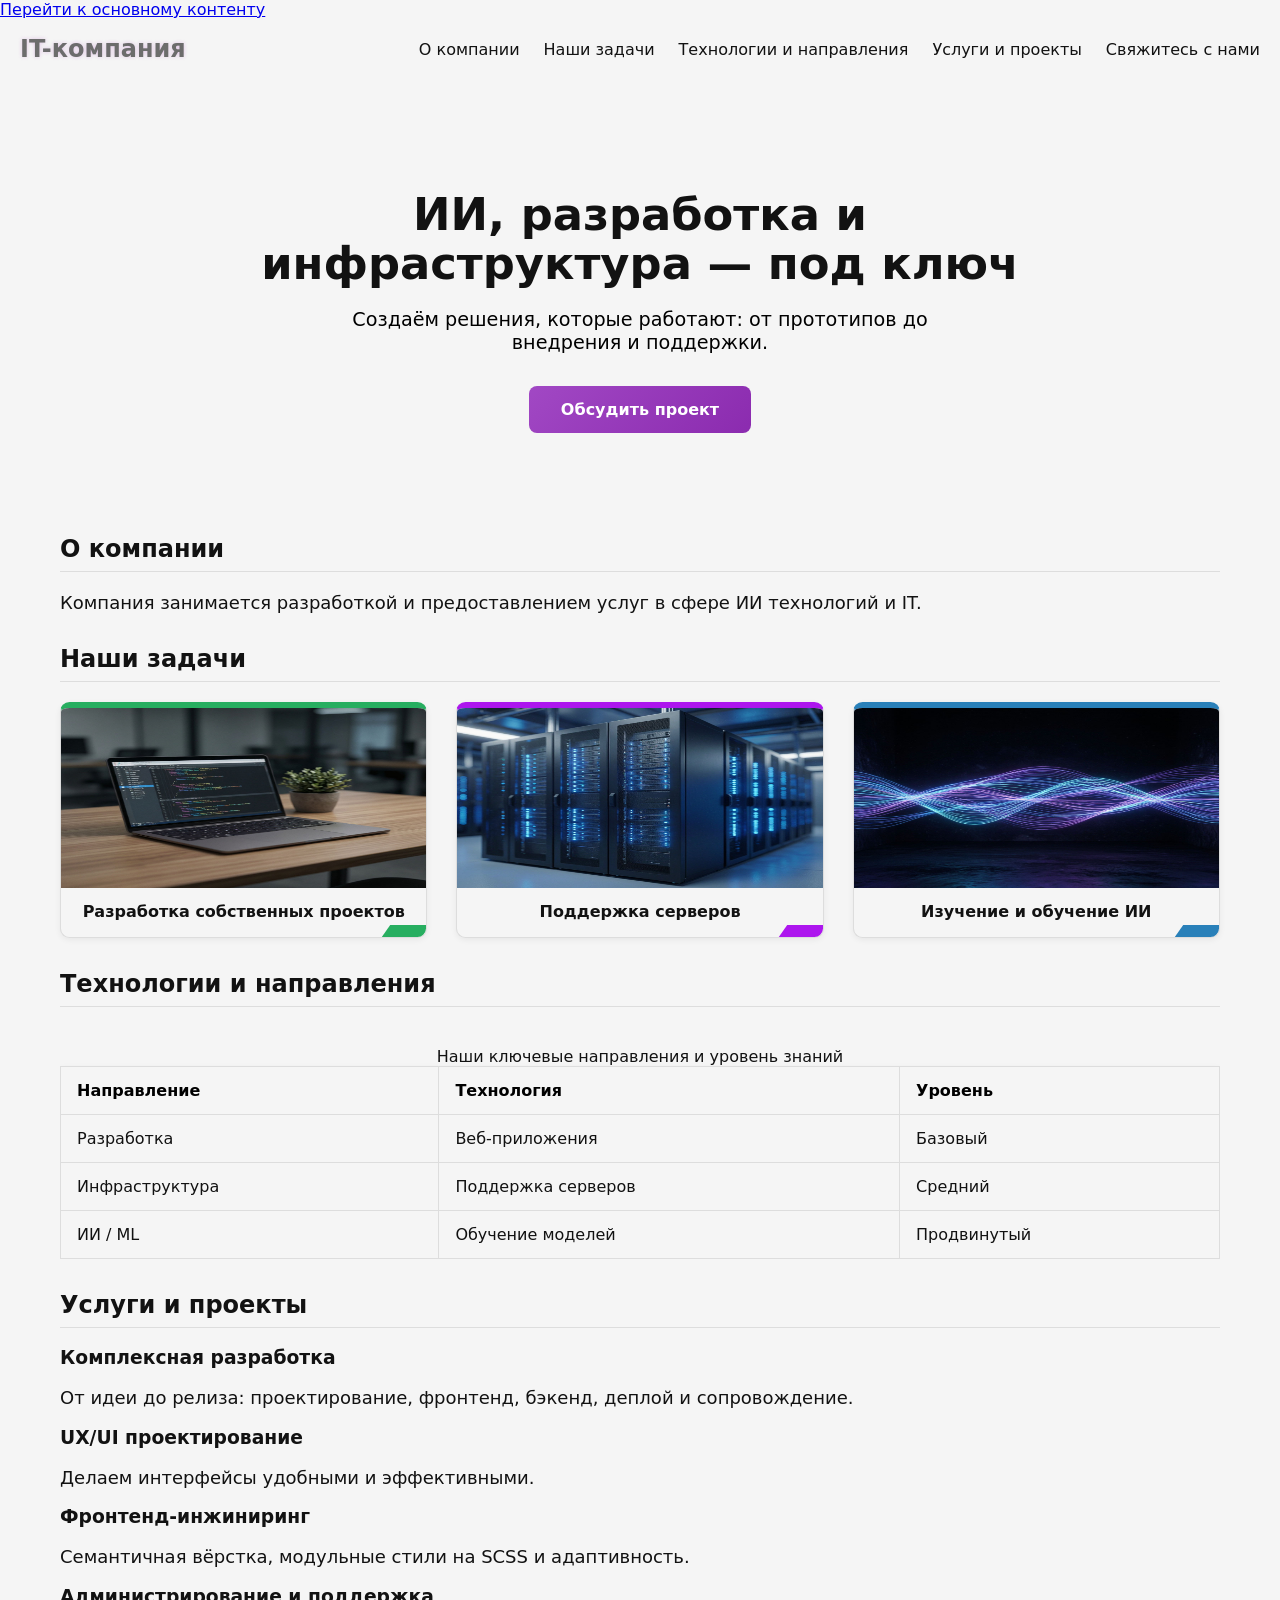
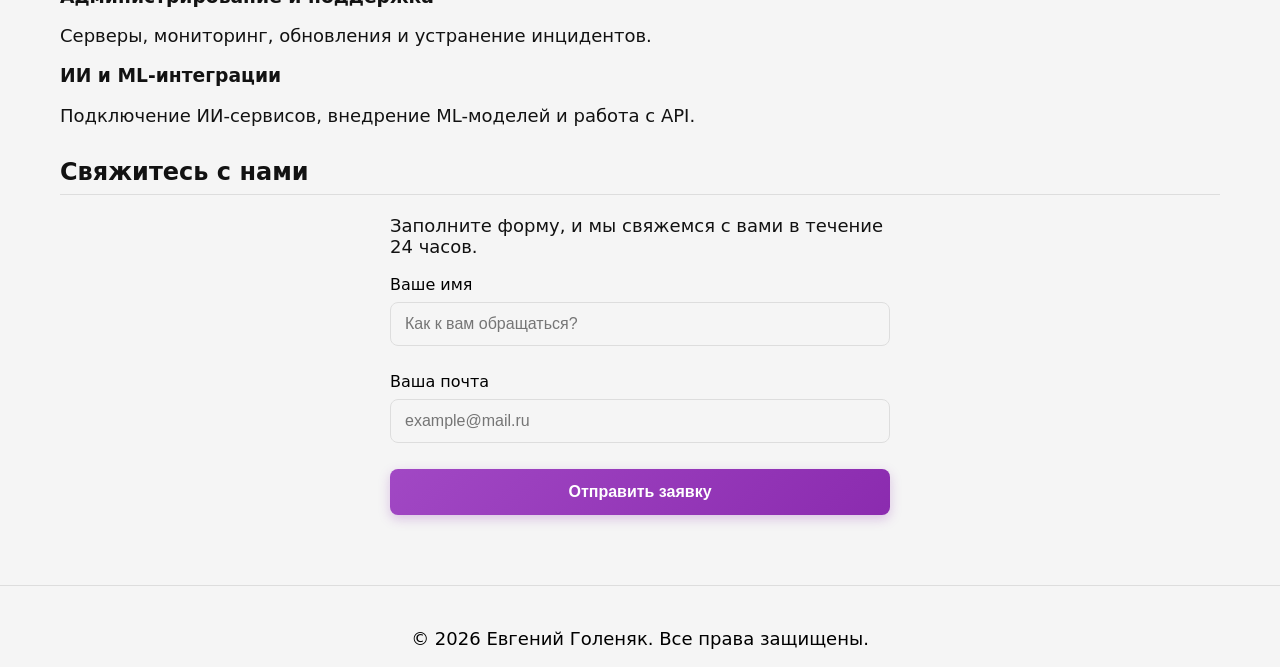
==== commit bccb202d: "Тёмная тема, доработки сетки и компонентов + обновлён README с деталями реализации" ====
--- a/index.html
+++ b/index.html
@@ -15,14 +15,17 @@
     <link rel="stylesheet" href="styles/main.css">
   </head>
   <body>
+
+    <a href="#main-content" class="skip-link">Перейти к основному контенту</a>
     
     <header class="site-header">
       <div class="site-header__title">IT-компания</div>
       <nav class="site-header__nav" aria-label="Навигация по сайту">
-        <a class="site-header__link" href="#about-company">О компании</a>
-        <a class="site-header__link" href="#company-services">Наши задачи</a>
-        <a class="site-header__link" href="#tech-stack">Технологии и направления</a>
-        <a class="site-header__link" href="#contact-form">Свяжитесь с нами</a>
+          <a class="site-header__link" href="#about-company">О компании</a>
+          <a class="site-header__link" href="#company-services">Наши задачи</a>
+          <a class="site-header__link" href="#tech-stack">Технологии и направления</a>
+          <a class="site-header__link" href="#gallery-section">Услуги и проекты</a>
+          <a class="site-header__link" href="#contact-form">Свяжитесь с нами</a>
       </nav>
     </header>
 
@@ -34,7 +37,7 @@
       </div>
     </section>
     
-    <main class="content-area">
+    <main class="content-area" id="main-content">
       <section class="about-company" id="about-company">
         <h2 class="about-company__title">О компании</h2>
         <p class="about-company__text">Компания занимается разработкой и предоставлением услуг в сфере ИИ технологий и IT.</p>
@@ -44,28 +47,30 @@
         <h2 class="company-services__title">Наши задачи</h2>
         <div class="company-services__wrapper">
           <div class="company-services__grid">
-            <a href="#" class="company-card company-card--servers">
-              <img class="company-card__image" src="img/servers.jpg" alt="Поддержка серверов" loading="lazy">
+            <a href="#" class="company-card company-card--dev" aria-label="Разработка собственных проектов">
+              <img class="company-card__image" src="img/dev.jpg" alt="" loading="lazy">
+              <span class="company-card__title">Разработка собственных проектов</span>
+            </a>
+            
+            <a href="#" class="company-card company-card--servers" aria-label="Поддержка серверов">
+              <img class="company-card__image" src="img/servers.jpg" alt="" loading="lazy">
               <span class="company-card__title">Поддержка серверов</span>
             </a>
           
-            <a href="#" class="company-card company-card--ai">
-              <img class="company-card__image" src="img/al_ml.jpg" alt="Изучение и обучение ИИ" loading="lazy">
+            <a href="#" class="company-card company-card--ai" aria-label="Изучение и обучение ИИ">
+              <img class="company-card__image" src="img/al_ml.jpg" alt="" loading="lazy">
               <span class="company-card__title">Изучение и обучение ИИ</span>
-            </a>
-
-            <a href="#" class="company-card company-card--dev">
-              <img class="company-card__image" src="img/dev.jpg" alt="Разработка собственных проектов" loading="lazy">
-              <span class="company-card__title">Разработка собственных проектов</span>
             </a>
           </div>
          </div>
       </section>
       
-      <section class="tech-stack" id="tech-stack">
-        <h2 class="tech-stack__title">Технологии и направления</h2>
+      <section class="tech-stack" id="tech-stack" aria-labelledby="tech-stack-heading">
+        <h2 id="tech-stack-heading" class="tech-stack__title">Технологии и направления</h2>
+        
         <div class="tech-stack__wrapper">
-          <table class="tech-stack__table">
+          <table class="tech-stack__table" aria-label="Таблица технологий и уровней владения">
+            <caption>Наши ключевые направления и уровень знаний</caption>
             <thead>
               <tr>
                 <th scope="col">Направление</th>
@@ -74,38 +79,81 @@
               </tr>
             </thead>
             <tbody>
-              <tr>
+              <tr class="row-basic">
+                <td data-label="Направление">Разработка</td>
+                <td data-label="Технология">Веб-приложения</td>
+                <td data-label="Уровень">Базовый</td>
+              </tr>
+              <tr class="row-medium">
                 <td data-label="Направление">Инфраструктура</td>
                 <td data-label="Технология">Поддержка серверов</td>
-                <td data-label="Уровень">Базовый</td>
+                <td data-label="Уровень">Средний</td>
               </tr>
-              <tr>
+              <tr class="row-advanced">
                 <td data-label="Направление">ИИ / ML</td>
                 <td data-label="Технология">Обучение моделей</td>
                 <td data-label="Уровень">Продвинутый</td>
-              </tr>
-              <tr>
-                <td data-label="Направление">Разработка</td>
-                <td data-label="Технология">Веб-приложения</td>
-                <td data-label="Уровень">Средний</td>
               </tr>
             </tbody>
           </table>
         </div>
       </section>
 
-      <section class="contact-form" id="contact-form">
-        <h2 class="contact-form__title">Свяжитесь с нами</h2>
-        <form class="contact-form__body">
+      <section class="gallery-section" id="gallery-section">
+        <h2 class="gallery-section__title">Услуги и проекты</h2>
+        
+        <div class="gallery-wrapper">
+          <article class="card card-big area-big">
+            <div class="card-inner">
+              <h3>Комплексная разработка</h3>
+              <p>От идеи до релиза: проектирование, фронтенд, бэкенд, деплой и сопровождение.</p>
+            </div>
+          </article>
+          
+          <article class="card card-small area-small1">
+            <div class="card-inner">
+              <h3>UX/UI проектирование</h3>
+              <p>Делаем интерфейсы удобными и эффективными.</p>
+            </div>
+          </article>
+          
+          <article class="card card-small area-small2">
+            <div class="card-inner">
+              <h3>Фронтенд‑инжиниринг</h3>
+              <p>Семантичная вёрстка, модульные стили на SCSS и адаптивность.</p>
+            </div>
+          </article>
+          
+          <article class="card card-small area-small3">
+            <div class="card-inner">
+              <h3>Администрирование и поддержка</h3>
+              <p>Серверы, мониторинг, обновления и устранение инцидентов.</p>
+            </div>
+          </article>
+          
+          <article class="card card-small area-small4">
+            <div class="card-inner">
+              <h3>ИИ и ML-интеграции</h3>
+              <p>Подключение ИИ‑сервисов, внедрение ML-моделей и работа с API.</p>
+            </div>
+          </article>
+        </div>
+      </section>
+
+      <section class="contact-form" id="contact-form" aria-labelledby="contact-form-heading">
+        <h2 id="contact-form-heading" class="contact-form__title">Свяжитесь с нами</h2>
+        <form class="contact-form__body" aria-describedby="contact-form-help">
+          <p id="contact-form-help" class="contact-form__help-text">Заполните форму, и мы свяжемся с вами в течение 24 часов.</p>
           <div class="contact-form__group">
             <label class="contact-form__label" for="name">Ваше имя</label>
             <input class="contact-form__input" type="text" id="name" name="name" autocomplete="name" placeholder="Как к вам обращаться?" required>
-            <span class="contact-form__error">Введите имя</span>
+            <span class="contact-form__error" aria-live="polite">Введите имя</span>
           </div>
 
           <div class="contact-form__group">
             <label class="contact-form__label" for="email">Ваша почта</label>
             <input class="contact-form__input" type="email" id="email" name="email" autocomplete="email" placeholder="example@mail.ru" required>
+            <span class="contact-form__error" aria-live="polite">Пожалуйста, введите корректный email</span>
           </div>
           
           <button class="contact-form__submit" type="submit">Отправить заявку</button>
